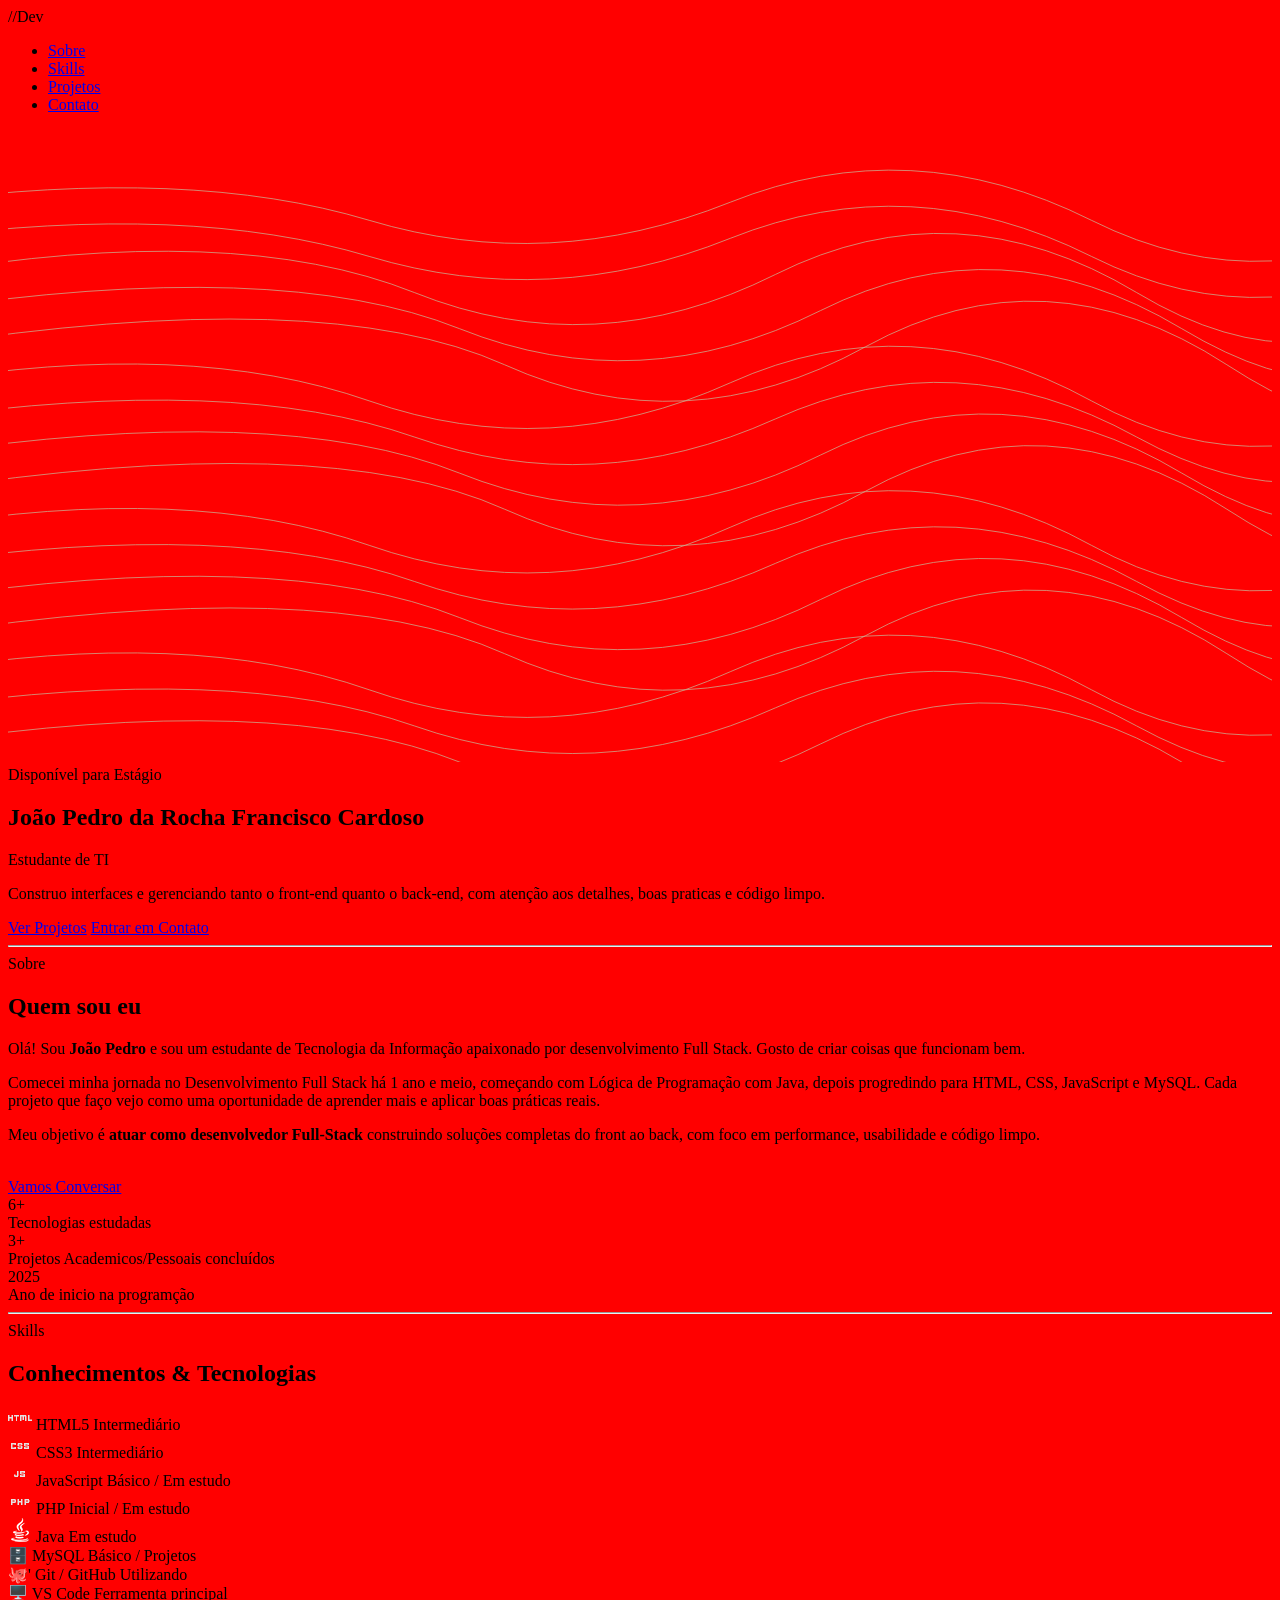
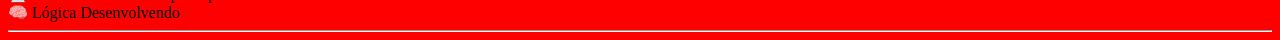
==== PortfolioWeb/index.html @ f1ad66f6 "Adicionando HTML e CSS." ====
<!doctype html>
<html lang="pt-BR">
  <head>
    <meta charset="UTF-8" />
    <meta name="viewport" content="width=device-width, initial-scale=1.0" />
    <title>Portfolio - Dev</title>
    <link rel="stylesheet" href="css/style.css" />
  </head>
  <body>
    <div class="cursor" id="cursor"></div>
    <div class="cursor-ring" id="cursor-ring"></div>

    <div id="progress-bar"></div>

    <header id="header">
      <div class="logo"><span>//</span>Dev</div>

      <nav id="nav">
        <ul>
          <li><a href="#sobre">Sobre</a></li>
          <li><a href="#conhecimento">Skills</a></li>
          <li><a href="#projetos">Projetos</a></li>
          <li><a href="#contato">Contato</a></li>
        </ul>
      </nav>

      <div class="hamburger" id="hamburger" aria-label="Menu">
        <span></span>
        <span></span>
        <span></span>
      </div>
    </header>

    <section id="hero">
      <div class="hero-lines" aria-hidden="true">
        <svg
          viewBox="0 0 1400 700"
          preserveAspectRatio="xMidYMid slice"
          xmlns="http://www.w3.org/2000/svg"
        >
          <g stroke="#c8b89a" stroke-width="0.8" fill="none">
            <path d="M-100,80 Q200,40 400,100 T800,80 T1200,100 T1600,80" />
            <path d="M-100,120 Q200,80 400,140 T800,120 T1200,140 T1600,120" />
            <path d="M-100,160 Q250,100 450,180 T850,160 T1250,180 T1600,160" />
            <path d="M-100,200 Q300,140 500,220 T900,200 T1300,220 T1600,200" />
            <path d="M-100,240 Q350,170 550,260 T950,240 T1350,260 T1600,240" />
            <path d="M-100,280 Q200,230 400,300 T800,280 T1200,300 T1600,280" />
            <path d="M-100,320 Q250,270 450,340 T850,320 T1250,340 T1600,320" />
            <path d="M-100,360 Q300,300 500,380 T900,360 T1300,380 T1600,360" />
            <path d="M-100,400 Q350,330 550,420 T950,400 T1350,420 T1600,400" />
            <path d="M-100,440 Q200,390 400,460 T800,440 T1200,460 T1600,440" />
            <path d="M-100,480 Q250,430 450,500 T850,480 T1250,500 T1600,480" />
            <path d="M-100,520 Q300,460 500,540 T900,520 T1300,540 T1600,520" />
            <path d="M-100,560 Q350,490 550,580 T950,560 T1350,580 T1600,560" />
            <path d="M-100,600 Q200,550 400,620 T800,600 T1200,620 T1600,600" />
            <path d="M-100,640 Q250,590 450,660 T850,640 T1250,660 T1600,640" />
            <path d="M-100,680 Q300,620 500,700 T900,680 T1300,700 T1600,680" />
          </g>
        </svg>
      </div>

      <div class="hero-content">
        <div class="hero-tag">Disponível para Estágio</div>
        <h1 class="hero-name">João Pedro da Rocha Francisco Cardoso</h1>
        <p class="hero-title">Estudante de TI</p>
        <p class="hero-desc">
          Construo interfaces e gerenciando tanto o front-end quanto o back-end,
          com atenção aos detalhes, boas praticas e código limpo.
        </p>
      </div>
      <div class="hero-cta">
        <a href="#projetos" class="btn"><span>Ver Projetos</span></a>
        <a href="#contato" class="btn btn-outline"
          ><span>Entrar em Contato</span></a
        >
      </div>
    </section>

    <hr class="divider" />

    <section id="sobre">
      <div class="section-label" data-num="01">Sobre</div>
      <h2 class="section-title">Quem sou eu</h2>

      <div class="sobre-grind reveal">
        <div class="sobre-text">
          <p>
            Olá! Sou <strong>João Pedro</strong> e sou um estudante de
            Tecnologia da Informação apaixonado por desenvolvimento Full Stack.
            Gosto de criar coisas que funcionam bem.
          </p>
          <p>
            Comecei minha jornada no Desenvolvimento Full Stack há 1 ano e meio,
            começando com Lógica de Programação com Java, depois progredindo
            para HTML, CSS, JavaScript e MySQL. Cada projeto que faço vejo como
            uma oportunidade de aprender mais e aplicar boas práticas reais.
          </p>
          <p>
            Meu objetivo é
            <strong> atuar como desenvolvedor Full-Stack</strong> construindo
            soluções completas do front ao back, com foco em performance,
            usabilidade e código limpo.
          </p>
          <br />
          <a href="#contato" class="btn btn-outline"
            ><span>Vamos Conversar</span></a
          >
        </div>

        <div class="sobre-stats">
          <div class="stat-item">
            <div class="stat-num">6<span>+ </span></div>
            <div class="stat-label">Tecnologias estudadas</div>
          </div>
          <div class="stat-item">
            <div class="stat-num">3<span>+ </span></div>
            <div class="stat-label">
              Projetos Academicos/Pessoais concluídos
            </div>
          </div>
          <div class="stat-item">
            <div class="stat-num">20<span>25</span></div>
            <div class="stat-label">Ano de inicio na programção</div>
          </div>
        </div>
      </div>
    </section>

    <hr class="divider" />

    <section id="conhecimentos">
      <div class="section-label" data-num="02">Skills</div>
      <h2 class="section-title">Conhecimentos &amp; Tecnologias</h2>

      <div class="skills-grid reveal">
        <div class="skill-card">
          <span class="skill-icon"><img src="img/html_24dp_E3E3E3_FILL0_wght400_GRAD0_opsz24.png" alt="HTML"></span>
          <span class="skill-name">HTML5</span>
          <span class="skill-level">Intermediário</span>
        </div>
        <div class="skill-card">
          <span class="skill-icon"><img src="img/css_24dp_E3E3E3_FILL0_wght400_GRAD0_opsz24.png" alt="CSS"></span>
          <span class="skill-name">CSS3</span>
          <span class="skill-level">Intermediário</span>
        </div>
        <div class="skill-card">
          <span class="skill-icon"><img src="img/javascript_24dp_E3E3E3_FILL0_wght400_GRAD0_opsz24.png" alt="JavaScript"></span>
          <span class="skill-name">JavaScript</span>
          <span class="skill-level">Básico / Em estudo</span>
        </div>
        <div class="skill-card">
          <span class="skill-icon"><img src="img/php_24dp_E3E3E3_FILL0_wght400_GRAD0_opsz24.png" alt="PHP"></span>
          <span class="skill-name">PHP</span>
          <span class="skill-level">Inicial / Em estudo</span>
        </div>
        <div class="skill-card">
          <span class="skill-icon"><img src="img/Java (4).png" alt="Java"></span>
          <span class="skill-name">Java</span>
          <span class="skill-level">Em estudo</span>
        </div>
        <div class="skill-card">
          <span class="skill-icon">🗄️</span>
          <span class="skill-name">MySQL</span>
          <span class="skill-level">Básico / Projetos</span>
        </div>
        <div class="skill-card">
          <span class="skill-icon">🐙'</span>
          <span class="skill-name">Git / GitHub</span>
          <span class="skill-level">Utilizando</span>
        </div>
        <div class="skill-card">
          <span class="skill-icon">🖥️</span>
          <span class="skill-name">VS Code</span>
          <span class="skill-level">Ferramenta principal</span>
        </div>
        <div class="skill-card">
          <span class="skill-icon">🧠</span>
          <span class="skill-name">Lógica</span>
          <span class="skill-level">Desenvolvendo</span>
        </div>
      </div>
    </section>

    <hr class="divider" />
  </body>
</html>
---- PortfolioWeb/css/style.css ----
body {
  background-color: rgb(255, 0, 0);
}
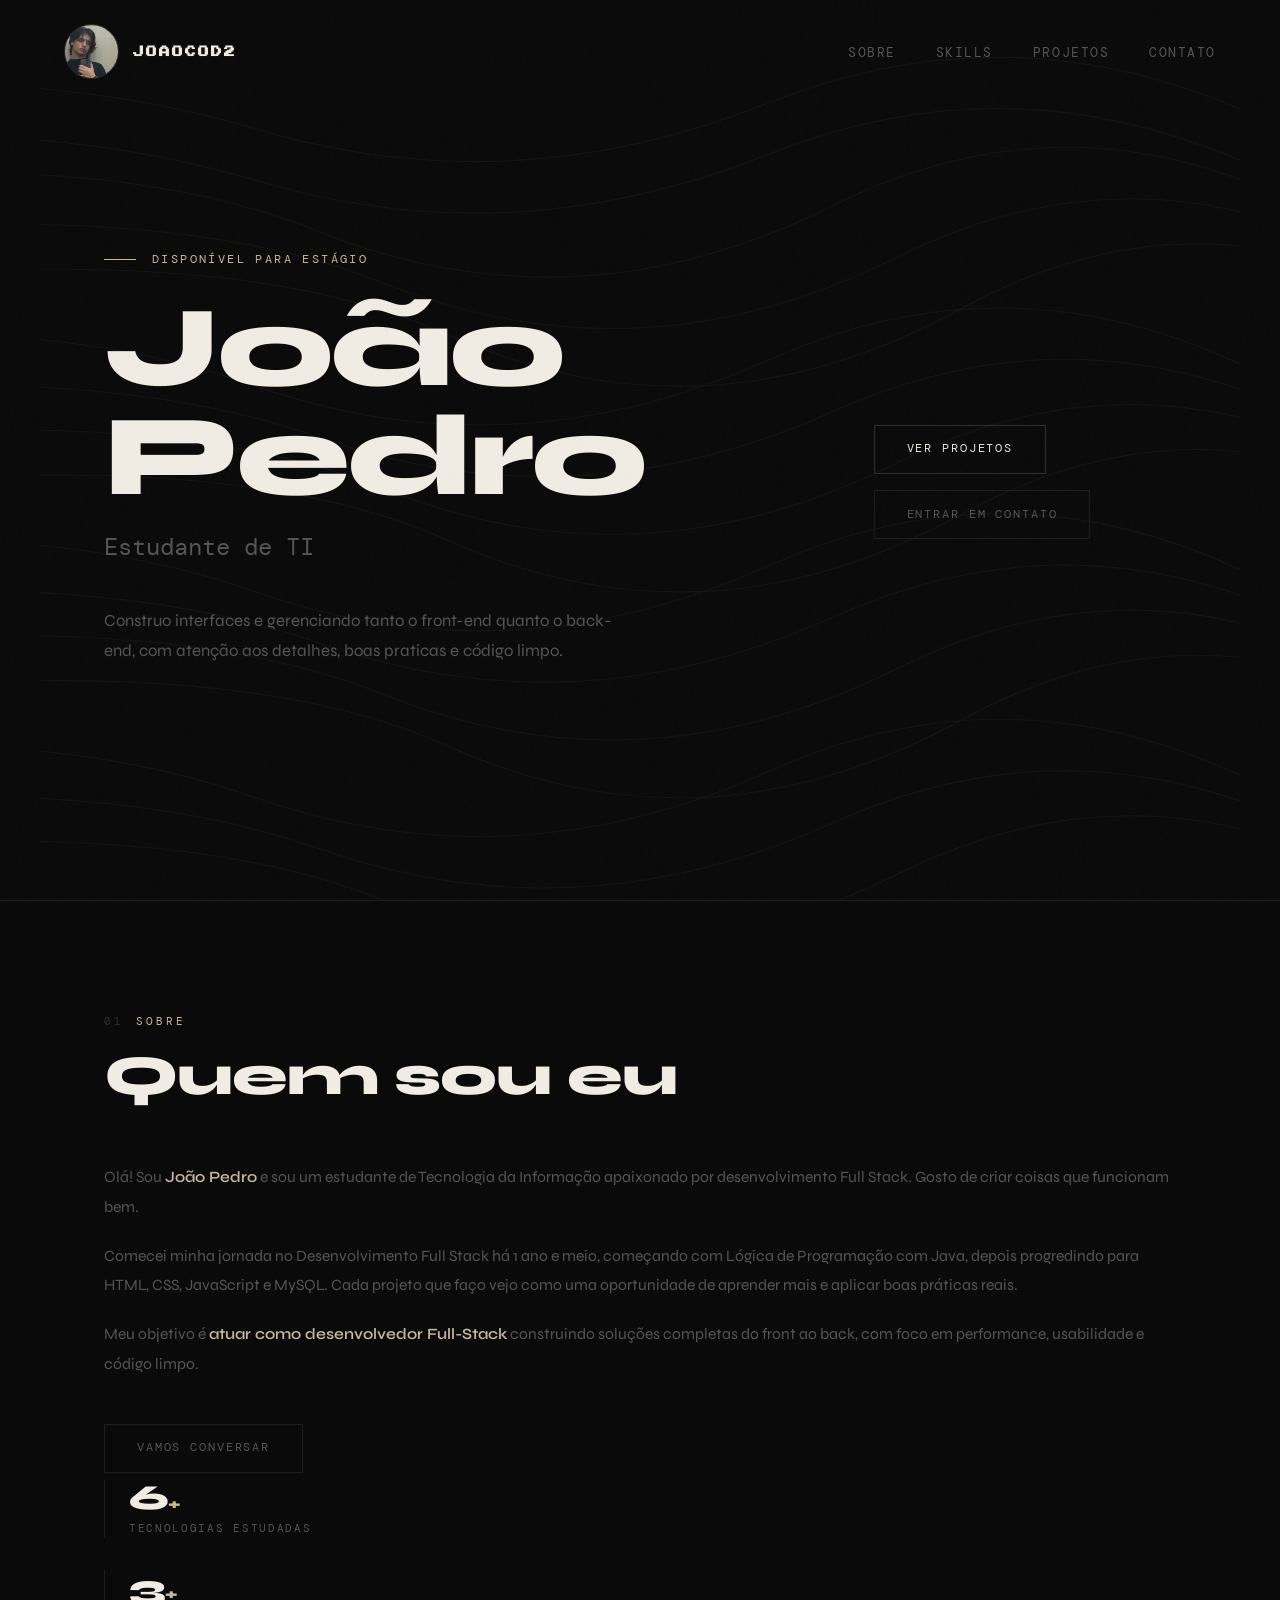
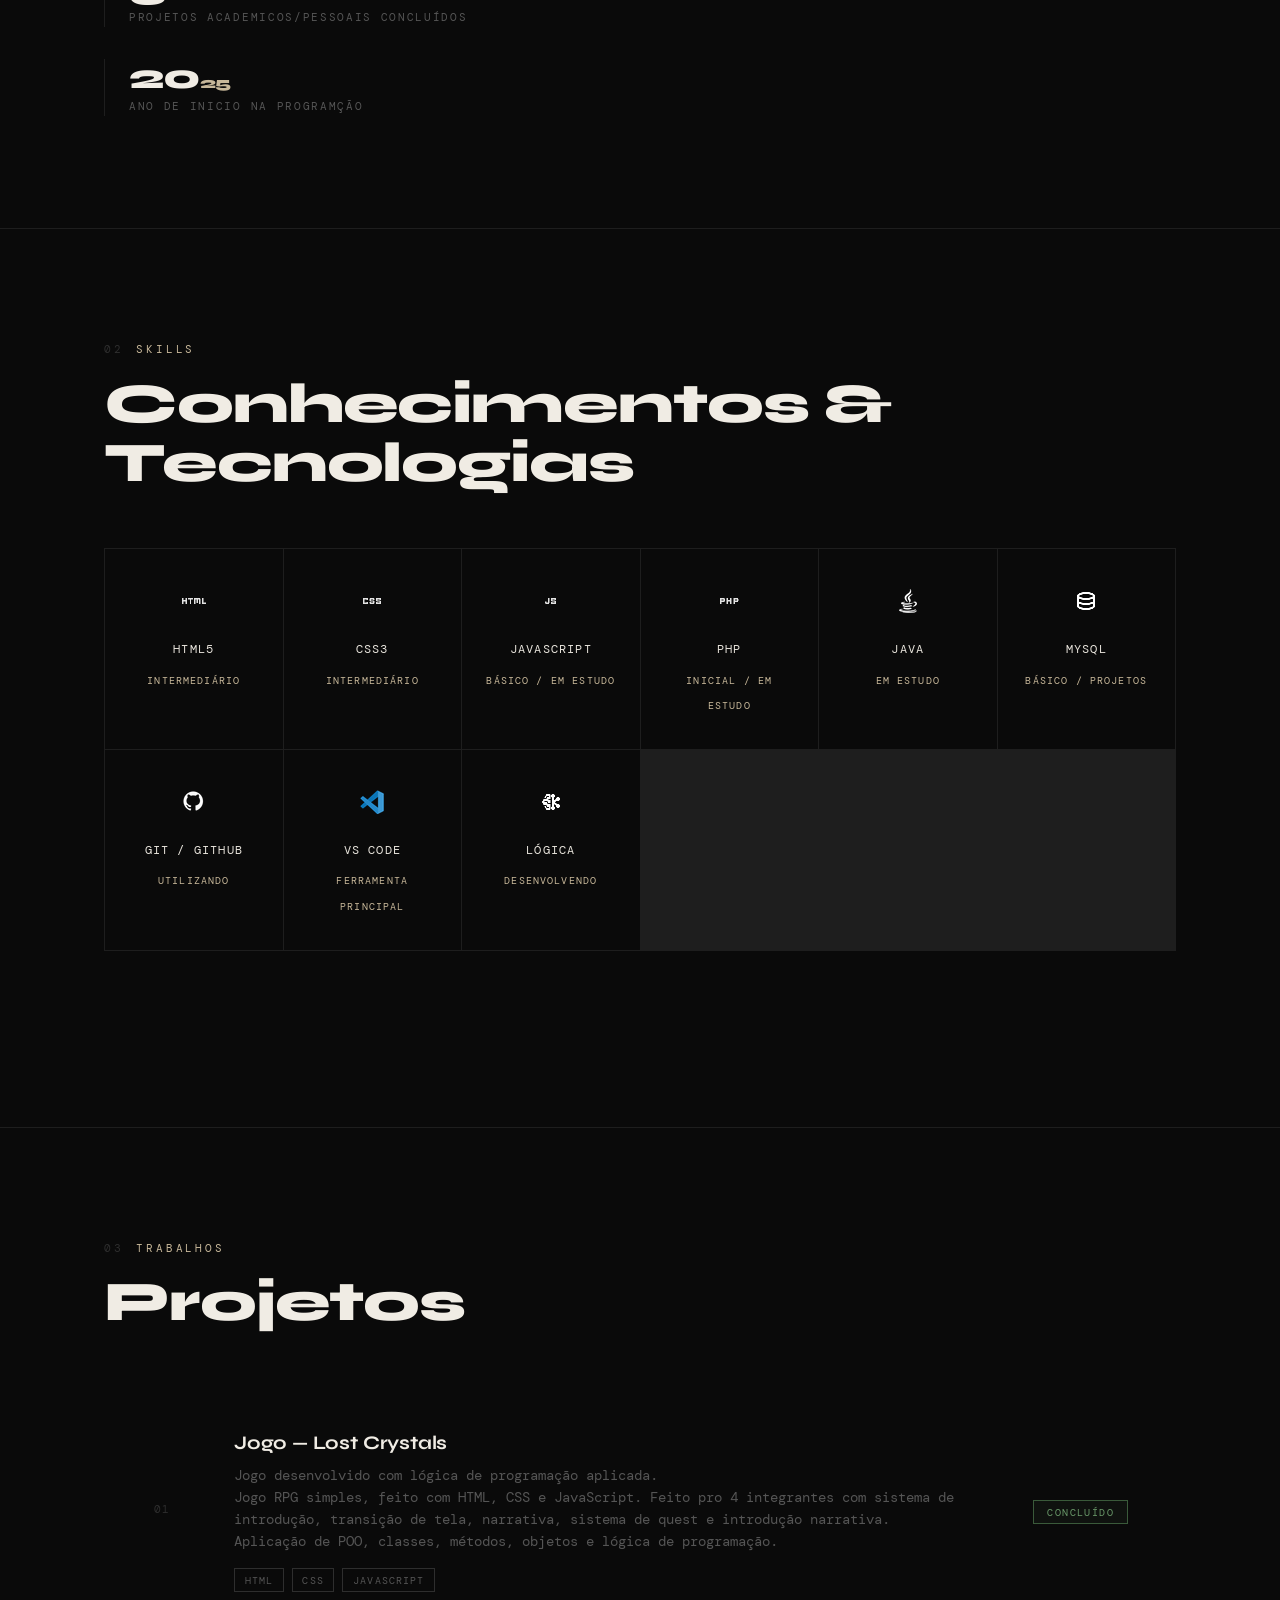
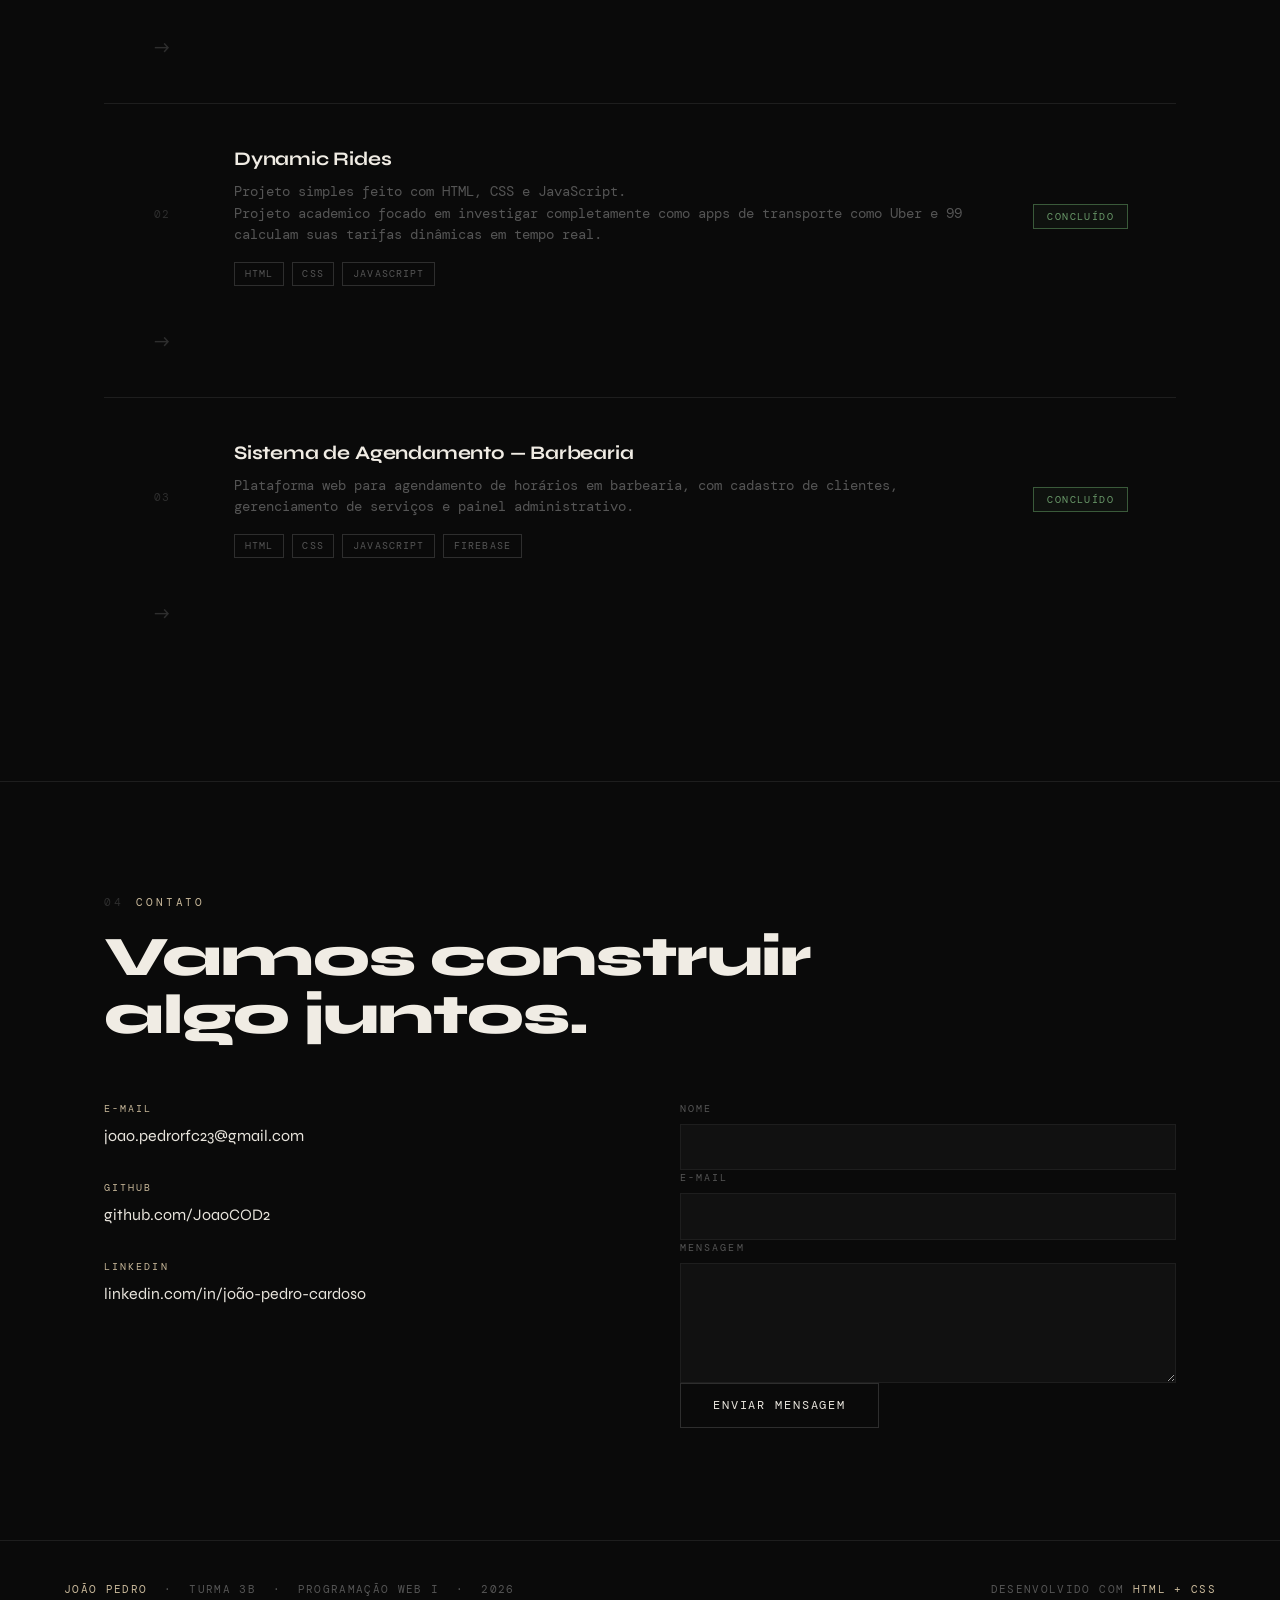
==== commit 9c00d15c: "Finalização do projeto. Co-authored-by: Copilot <copilot@github.com>" ====
--- a/PortfolioWeb/index.html
+++ b/PortfolioWeb/index.html
@@ -1,186 +1,413 @@
 <!doctype html>
 <html lang="pt-BR">
-  <head>
-    <meta charset="UTF-8" />
-    <meta name="viewport" content="width=device-width, initial-scale=1.0" />
-    <title>Portfolio - Dev</title>
-    <link rel="stylesheet" href="css/style.css" />
-  </head>
-  <body>
-    <div class="cursor" id="cursor"></div>
-    <div class="cursor-ring" id="cursor-ring"></div>
-
-    <div id="progress-bar"></div>
-
-    <header id="header">
-      <div class="logo"><span>//</span>Dev</div>
-
-      <nav id="nav">
-        <ul>
-          <li><a href="#sobre">Sobre</a></li>
-          <li><a href="#conhecimento">Skills</a></li>
-          <li><a href="#projetos">Projetos</a></li>
-          <li><a href="#contato">Contato</a></li>
-        </ul>
-      </nav>
-
-      <div class="hamburger" id="hamburger" aria-label="Menu">
-        <span></span>
-        <span></span>
-        <span></span>
-      </div>
-    </header>
-
-    <section id="hero">
-      <div class="hero-lines" aria-hidden="true">
-        <svg
-          viewBox="0 0 1400 700"
-          preserveAspectRatio="xMidYMid slice"
-          xmlns="http://www.w3.org/2000/svg"
-        >
-          <g stroke="#c8b89a" stroke-width="0.8" fill="none">
-            <path d="M-100,80 Q200,40 400,100 T800,80 T1200,100 T1600,80" />
-            <path d="M-100,120 Q200,80 400,140 T800,120 T1200,140 T1600,120" />
-            <path d="M-100,160 Q250,100 450,180 T850,160 T1250,180 T1600,160" />
-            <path d="M-100,200 Q300,140 500,220 T900,200 T1300,220 T1600,200" />
-            <path d="M-100,240 Q350,170 550,260 T950,240 T1350,260 T1600,240" />
-            <path d="M-100,280 Q200,230 400,300 T800,280 T1200,300 T1600,280" />
-            <path d="M-100,320 Q250,270 450,340 T850,320 T1250,340 T1600,320" />
-            <path d="M-100,360 Q300,300 500,380 T900,360 T1300,380 T1600,360" />
-            <path d="M-100,400 Q350,330 550,420 T950,400 T1350,420 T1600,400" />
-            <path d="M-100,440 Q200,390 400,460 T800,440 T1200,460 T1600,440" />
-            <path d="M-100,480 Q250,430 450,500 T850,480 T1250,500 T1600,480" />
-            <path d="M-100,520 Q300,460 500,540 T900,520 T1300,540 T1600,520" />
-            <path d="M-100,560 Q350,490 550,580 T950,560 T1350,580 T1600,560" />
-            <path d="M-100,600 Q200,550 400,620 T800,600 T1200,620 T1600,600" />
-            <path d="M-100,640 Q250,590 450,660 T850,640 T1250,660 T1600,640" />
-            <path d="M-100,680 Q300,620 500,700 T900,680 T1300,700 T1600,680" />
-          </g>
-        </svg>
-      </div>
-
-      <div class="hero-content">
-        <div class="hero-tag">Disponível para Estágio</div>
-        <h1 class="hero-name">João Pedro da Rocha Francisco Cardoso</h1>
-        <p class="hero-title">Estudante de TI</p>
-        <p class="hero-desc">
-          Construo interfaces e gerenciando tanto o front-end quanto o back-end,
-          com atenção aos detalhes, boas praticas e código limpo.
+
+<head>
+  <meta charset="UTF-8" />
+  <meta name="viewport" content="width=device-width, initial-scale=1.0" />
+  <title>Portfolio - Dev</title>
+  <link rel="stylesheet" href="css/style.css" />
+</head>
+
+<body>
+  <div id="progress-bar"></div>
+
+  <header id="header">
+    <div class="logo reveal">
+      <img src="img/icone.jpg" alt="Logo João Pedro" class="logo-icon" />
+      <span class="logo-text">JOAOCOD2</span>
+    </div>
+
+    <nav id="nav">
+      <ul>
+        <li><a href="#sobre">Sobre</a></li>
+        <li><a href="#conhecimento">Skills</a></li>
+        <li><a href="#projetos">Projetos</a></li>
+        <li><a href="#contato">Contato</a></li>
+      </ul>
+    </nav>
+
+    <div class="hamburger" id="hamburger" aria-label="Menu">
+      <span></span>
+      <span></span>
+      <span></span>
+    </div>
+  </header>
+
+  <section id="hero">
+    <div class="hero-lines" aria-hidden="true">
+      <svg viewBox="0 0 1400 700" preserveAspectRatio="xMidYMid slice" xmlns="http://www.w3.org/2000/svg">
+        <g stroke="#c8b89a" stroke-width="0.8" fill="none">
+          <path d="M-100,80 Q200,40 400,100 T800,80 T1200,100 T1600,80" />
+          <path d="M-100,120 Q200,80 400,140 T800,120 T1200,140 T1600,120" />
+          <path d="M-100,160 Q250,100 450,180 T850,160 T1250,180 T1600,160" />
+          <path d="M-100,200 Q300,140 500,220 T900,200 T1300,220 T1600,200" />
+          <path d="M-100,240 Q350,170 550,260 T950,240 T1350,260 T1600,240" />
+          <path d="M-100,280 Q200,230 400,300 T800,280 T1200,300 T1600,280" />
+          <path d="M-100,320 Q250,270 450,340 T850,320 T1250,340 T1600,320" />
+          <path d="M-100,360 Q300,300 500,380 T900,360 T1300,380 T1600,360" />
+          <path d="M-100,400 Q350,330 550,420 T950,400 T1350,420 T1600,400" />
+          <path d="M-100,440 Q200,390 400,460 T800,440 T1200,460 T1600,440" />
+          <path d="M-100,480 Q250,430 450,500 T850,480 T1250,500 T1600,480" />
+          <path d="M-100,520 Q300,460 500,540 T900,520 T1300,540 T1600,520" />
+          <path d="M-100,560 Q350,490 550,580 T950,560 T1350,580 T1600,560" />
+          <path d="M-100,600 Q200,550 400,620 T800,600 T1200,620 T1600,600" />
+          <path d="M-100,640 Q250,590 450,660 T850,640 T1250,660 T1600,640" />
+          <path d="M-100,680 Q300,620 500,700 T900,680 T1300,700 T1600,680" />
+        </g>
+      </svg>
+    </div>
+
+    <div class="hero-content">
+      <div class="hero-tag">Disponível para Estágio</div>
+      <h1 class="hero-name">João Pedro</h1>
+      <p class="hero-title">Estudante de TI</p>
+      <p class="hero-desc">
+        Construo interfaces e gerenciando tanto o front-end quanto o back-end,
+        com atenção aos detalhes, boas praticas e código limpo.
+      </p>
+    </div>
+    <div class="hero-cta">
+      <a href="#projetos" class="btn"><span>Ver Projetos</span></a>
+      <a href="#contato" class="btn btn-outline"><span>Entrar em Contato</span></a>
+    </div>
+  </section>
+
+  <hr class="divider" />
+
+  <section id="sobre">
+    <div class="section-label" data-num="01">Sobre</div>
+    <h2 class="section-title">Quem sou eu</h2>
+
+    <div class="sobre-grind reveal">
+      <div class="sobre-text">
+        <p>
+          Olá! Sou <strong>João Pedro</strong> e sou um estudante de
+          Tecnologia da Informação apaixonado por desenvolvimento Full Stack.
+          Gosto de criar coisas que funcionam bem.
         </p>
-      </div>
-      <div class="hero-cta">
-        <a href="#projetos" class="btn"><span>Ver Projetos</span></a>
-        <a href="#contato" class="btn btn-outline"
-          ><span>Entrar em Contato</span></a
-        >
-      </div>
-    </section>
-
-    <hr class="divider" />
-
-    <section id="sobre">
-      <div class="section-label" data-num="01">Sobre</div>
-      <h2 class="section-title">Quem sou eu</h2>
-
-      <div class="sobre-grind reveal">
-        <div class="sobre-text">
-          <p>
-            Olá! Sou <strong>João Pedro</strong> e sou um estudante de
-            Tecnologia da Informação apaixonado por desenvolvimento Full Stack.
-            Gosto de criar coisas que funcionam bem.
+        <p>
+          Comecei minha jornada no Desenvolvimento Full Stack há 1 ano e meio,
+          começando com Lógica de Programação com Java, depois progredindo
+          para HTML, CSS, JavaScript e MySQL. Cada projeto que faço vejo como
+          uma oportunidade de aprender mais e aplicar boas práticas reais.
+        </p>
+        <p>
+          Meu objetivo é
+          <strong> atuar como desenvolvedor Full-Stack</strong> construindo
+          soluções completas do front ao back, com foco em performance,
+          usabilidade e código limpo.
+        </p>
+        <br />
+        <a href="#contato" class="btn btn-outline"><span>Vamos Conversar</span></a>
+      </div>
+
+      <div class="sobre-stats">
+        <div class="stat-item">
+          <div class="stat-num">6<span>+ </span></div>
+          <div class="stat-label">Tecnologias estudadas</div>
+        </div>
+        <div class="stat-item">
+          <div class="stat-num">3<span>+ </span></div>
+          <div class="stat-label">
+            Projetos Academicos/Pessoais concluídos
+          </div>
+        </div>
+        <div class="stat-item">
+          <div class="stat-num">20<span>25</span></div>
+          <div class="stat-label">Ano de inicio na programção</div>
+        </div>
+      </div>
+    </div>
+  </section>
+
+  <hr class="divider" />
+
+  <section id="conhecimento">
+    <div class="section-label" data-num="02">Skills</div>
+    <h2 class="section-title">Conhecimentos &amp; Tecnologias</h2>
+
+    <div class="skills-grid reveal">
+      <div class="skill-card">
+        <span class="skill-icon"><img src="img/html_24dp_E3E3E3_FILL0_wght400_GRAD0_opsz24.png" alt="HTML"></span>
+        <span class="skill-name">HTML5</span>
+        <span class="skill-level">Intermediário</span>
+      </div>
+      <div class="skill-card">
+        <span class="skill-icon"><img src="img/css_24dp_E3E3E3_FILL0_wght400_GRAD0_opsz24.png" alt="CSS"></span>
+        <span class="skill-name">CSS3</span>
+        <span class="skill-level">Intermediário</span>
+      </div>
+      <div class="skill-card">
+        <span class="skill-icon"><img src="img/javascript_24dp_E3E3E3_FILL0_wght400_GRAD0_opsz24.png"
+            alt="JavaScript"></span>
+        <span class="skill-name">JavaScript</span>
+        <span class="skill-level">Básico / Em estudo</span>
+      </div>
+      <div class="skill-card">
+        <span class="skill-icon"><img src="img/php_24dp_E3E3E3_FILL0_wght400_GRAD0_opsz24.png" alt="PHP"></span>
+        <span class="skill-name">PHP</span>
+        <span class="skill-level">Inicial / Em estudo</span>
+      </div>
+      <div class="skill-card">
+        <span class="skill-icon"><img src="img/Java (4).png" alt="Java"></span>
+        <span class="skill-name">Java</span>
+        <span class="skill-level">Em estudo</span>
+      </div>
+      <div class="skill-card">
+        <span class="skill-icon"><img src="img/database_24dp_FFFFFF_FILL0_wght400_GRAD0_opsz24.png"
+            alt="Database"></span>
+        <span class="skill-name">MySQL</span>
+        <span class="skill-level">Básico / Projetos</span>
+      </div>
+      <div class="skill-card">
+        <span class="skill-icon"><img src="img/Design sem nome (1).png" alt="Git"></span>
+        <span class="skill-name">Git / GitHub</span>
+        <span class="skill-level">Utilizando</span>
+      </div>
+      <div class="skill-card">
+        <span class="skill-icon"><img src="img/Design sem nome (2).png" alt="VS Code"></span>
+        <span class="skill-name">VS Code</span>
+        <span class="skill-level">Ferramenta principal</span>
+      </div>
+      <div class="skill-card">
+        <span class="skill-icon"><img src="img/network_intel_node_24dp_FFFFFF_FILL0_wght400_GRAD0_opsz24.png"
+            alt="Lógica"></span>
+        <span class="skill-name">Lógica</span>
+        <span class="skill-level">Desenvolvendo</span>
+      </div>
+    </div>
+  </section>
+
+  <hr class="divider" />
+
+  <section id="projetos">
+    <div class="section-label" data-num="03">Trabalhos</div>
+    <h2 class="section-title">Projetos</h2>
+
+    <div class="projects-list reveal">
+
+      <a href="https://joaocod2.github.io/Jogo/" target="_blank" class="project-card">
+        <span class="project-num">01</span>
+        <div class="project-info">
+          <h3 class="project-title">Jogo — Lost Crystals</h3>
+          <p class="project-desc">
+            Jogo desenvolvido com lógica de programação aplicada. <br />
+            Jogo RPG simples, feito com HTML, CSS e JavaScript. Feito pro 4 integrantes com sistema de introdução,
+            transição de tela, narrativa, sistema de quest e introdução narrativa. <br />
+            Aplicação de POO, classes, métodos, objetos e lógica de programação.
           </p>
-          <p>
-            Comecei minha jornada no Desenvolvimento Full Stack há 1 ano e meio,
-            começando com Lógica de Programação com Java, depois progredindo
-            para HTML, CSS, JavaScript e MySQL. Cada projeto que faço vejo como
-            uma oportunidade de aprender mais e aplicar boas práticas reais.
+          <div class="project-tags">
+            <span class="tag">HTML</span>
+            <span class="tag">CSS</span>
+            <span class="tag">JavaScript</span>
+          </div>
+        </div>
+        <div class="project-status">
+          <span class="status-badge done">Concluído</span>
+        </div>
+        <span class="project-arrow">→</span>
+      </a>
+
+      <a href="https://joaocod2.github.io/DynamicRides/" target="_blank" class="project-card">
+        <span class="project-num">02</span>
+        <div class="project-info">
+          <h3 class="project-title">Dynamic Rides</h3>
+          <p class="project-desc">
+            Projeto simples feito com HTML, CSS e JavaScript. <br />
+            Projeto academico focado em investigar completamente como apps de transporte como Uber e 99 calculam suas
+            tarifas dinâmicas em tempo real.
           </p>
-          <p>
-            Meu objetivo é
-            <strong> atuar como desenvolvedor Full-Stack</strong> construindo
-            soluções completas do front ao back, com foco em performance,
-            usabilidade e código limpo.
+          <div class="project-tags">
+            <span class="tag">HTML</span>
+            <span class="tag">CSS</span>
+            <span class="tag">JavaScript</span>
+          </div>
+        </div>
+        <div class="project-status">
+          <span class="status-badge done">Concluído</span>
+        </div>
+        <span class="project-arrow">→</span>
+      </a>
+
+      <a href="https://barbearia-premium-78b71.web.app/" target="_blank" class="project-card">
+        <span class="project-num">03</span>
+        <div class="project-info">
+          <h3 class="project-title">Sistema de Agendamento — Barbearia</h3>
+          <p class="project-desc">
+            Plataforma web para agendamento de horários em barbearia, com cadastro de clientes,
+            gerenciamento de serviços e painel administrativo.
           </p>
-          <br />
-          <a href="#contato" class="btn btn-outline"
-            ><span>Vamos Conversar</span></a
-          >
-        </div>
-
-        <div class="sobre-stats">
-          <div class="stat-item">
-            <div class="stat-num">6<span>+ </span></div>
-            <div class="stat-label">Tecnologias estudadas</div>
-          </div>
-          <div class="stat-item">
-            <div class="stat-num">3<span>+ </span></div>
-            <div class="stat-label">
-              Projetos Academicos/Pessoais concluídos
-            </div>
-          </div>
-          <div class="stat-item">
-            <div class="stat-num">20<span>25</span></div>
-            <div class="stat-label">Ano de inicio na programção</div>
-          </div>
-        </div>
-      </div>
-    </section>
-
-    <hr class="divider" />
-
-    <section id="conhecimentos">
-      <div class="section-label" data-num="02">Skills</div>
-      <h2 class="section-title">Conhecimentos &amp; Tecnologias</h2>
-
-      <div class="skills-grid reveal">
-        <div class="skill-card">
-          <span class="skill-icon"><img src="img/html_24dp_E3E3E3_FILL0_wght400_GRAD0_opsz24.png" alt="HTML"></span>
-          <span class="skill-name">HTML5</span>
-          <span class="skill-level">Intermediário</span>
-        </div>
-        <div class="skill-card">
-          <span class="skill-icon"><img src="img/css_24dp_E3E3E3_FILL0_wght400_GRAD0_opsz24.png" alt="CSS"></span>
-          <span class="skill-name">CSS3</span>
-          <span class="skill-level">Intermediário</span>
-        </div>
-        <div class="skill-card">
-          <span class="skill-icon"><img src="img/javascript_24dp_E3E3E3_FILL0_wght400_GRAD0_opsz24.png" alt="JavaScript"></span>
-          <span class="skill-name">JavaScript</span>
-          <span class="skill-level">Básico / Em estudo</span>
-        </div>
-        <div class="skill-card">
-          <span class="skill-icon"><img src="img/php_24dp_E3E3E3_FILL0_wght400_GRAD0_opsz24.png" alt="PHP"></span>
-          <span class="skill-name">PHP</span>
-          <span class="skill-level">Inicial / Em estudo</span>
-        </div>
-        <div class="skill-card">
-          <span class="skill-icon"><img src="img/Java (4).png" alt="Java"></span>
-          <span class="skill-name">Java</span>
-          <span class="skill-level">Em estudo</span>
-        </div>
-        <div class="skill-card">
-          <span class="skill-icon">🗄️</span>
-          <span class="skill-name">MySQL</span>
-          <span class="skill-level">Básico / Projetos</span>
-        </div>
-        <div class="skill-card">
-          <span class="skill-icon">🐙'</span>
-          <span class="skill-name">Git / GitHub</span>
-          <span class="skill-level">Utilizando</span>
-        </div>
-        <div class="skill-card">
-          <span class="skill-icon">🖥️</span>
-          <span class="skill-name">VS Code</span>
-          <span class="skill-level">Ferramenta principal</span>
-        </div>
-        <div class="skill-card">
-          <span class="skill-icon">🧠</span>
-          <span class="skill-name">Lógica</span>
-          <span class="skill-level">Desenvolvendo</span>
-        </div>
-      </div>
-    </section>
-
-    <hr class="divider" />
-  </body>
-</html>
+          <div class="project-tags">
+            <span class="tag">HTML</span>
+            <span class="tag">CSS</span>
+            <span class="tag">JavaScript</span>
+            <span class="tag">Firebase</span>
+          </div>
+        </div>
+        <div class="project-status">
+          <span class="status-badge done">Concluído</span>
+        </div>
+        <span class="project-arrow">→</span>
+      </a>
+
+    </div>
+  </section>
+
+  <hr class="divider" />
+
+  <section id="contato">
+    <div class="section-label" data-num="04">Contato</div>
+    <h2 class="section-title">Vamos construir<br>algo juntos.</h2>
+
+    <div class="contact-grid reveal">
+
+      <div class="contact-info">
+        <div class="contact-item">
+          <span class="contact-item-label">E-mail</span>
+          <span class="contact-item-value">
+            <a href="mailto:joao.pedrorfc23@gmail.com">joao.pedrorfc23@gmail.com</a>
+          </span>
+        </div>
+        <div class="contact-item">
+          <span class="contact-item-label">GitHub</span>
+          <span class="contact-item-value">
+            <a href="https://github.com/JoaoCOD2" target="_blank" rel="noopener">github.com/JoaoCOD2</a>
+          </span>
+        </div>
+        <div class="contact-item">
+          <span class="contact-item-label">LinkedIn</span>
+          <span class="contact-item-value">
+            <a href="https://www.linkedin.com/in/jo%C3%A3o-pedro-cardoso-a6bbb4368/" target="_blank"
+              rel="noopener">linkedin.com/in/joão-pedro-cardoso</a>
+          </span>
+        </div>
+      </div>
+    <!-- Form Spree é um site que permite criar formulários de contato sem precisar de backend-->
+      <div class="contact-form">
+        <form id="contactForm">
+          <div class="form-group">
+            <label for="name">Nome</label>
+            <input type="text" id="name" name="name" required>
+          </div>
+          <div class="form-group">
+            <label for="email">E-mail</label>
+            <input type="email" id="email" name="email" required>
+          </div>
+          <div class="form-group">
+            <label for="message">Mensagem</label>
+            <textarea id="message" name="message" required></textarea>
+          </div>
+          <button type="submit" class="btn"><span>Enviar Mensagem</span></button>
+        </form>
+        <div id="formMessage" style="margin-top: 1rem; display: none;"></div>
+      </div>
+
+    </div>
+  </section>
+
+  <footer>
+    <p class="footer-text">
+      <span class="footer-accent">João Pedro</span> &nbsp;·&nbsp;
+      Turma 3B &nbsp;·&nbsp;
+      Programação Web I &nbsp;·&nbsp;
+      2026
+    </p>
+    <p class="footer-text">
+      Desenvolvido com <span class="footer-accent">HTML + CSS</span>
+    </p>
+  </footer>
+  <script>
+    // ── Header scroll
+    const header = document.getElementById('header');
+    window.addEventListener('scroll', () => {
+      header.classList.toggle('scrolled', window.scrollY > 40);
+    });
+
+    
+    // ── Scroll reveal
+    const reveals = document.querySelectorAll('.reveal');
+    const observer = new IntersectionObserver((entries) => {
+      entries.forEach(entry => {
+        if (entry.isIntersecting) {
+          entry.target.classList.add('visible');
+          observer.unobserve(entry.target);
+        }
+      });
+    }, { threshold: 0.1 });
+
+    reveals.forEach(el => observer.observe(el));
+
+    // ── Hamburger
+    const hamburger = document.getElementById('hamburger');
+    const nav = document.getElementById('nav');
+
+    hamburger.addEventListener('click', () => {
+      hamburger.classList.toggle('open');
+      nav.classList.toggle('open');
+    });
+
+    nav.querySelectorAll('a').forEach(link => {
+      link.addEventListener('click', () => {
+        hamburger.classList.remove('open');
+        nav.classList.remove('open');
+      });
+    });
+
+    // ── Formulário de contato (com AJAX para não sair da página)
+    const contactForm = document.getElementById('contactForm');
+    const formMessage = document.getElementById('formMessage');
+
+    contactForm.addEventListener('submit', async (e) => {
+      e.preventDefault();
+      
+      const formData = new FormData(contactForm);
+      const data = Object.fromEntries(formData);
+      
+      // Validação básica
+      if (!data.name || !data.email || !data.message) {
+        showMessage('Por favor, preencha todos os campos.', 'error');
+        return;
+      }
+      
+      // Validação de email mais forte (formato)
+      const emailRegex = /^[a-zA-Z0-9._%+-]+@[a-zA-Z0-9.-]+\.[a-zA-Z]{2,}$/;
+      if (!emailRegex.test(data.email)) {
+        showMessage('Por favor, insira um e-mail válido (ex.: nome@dominio.com).', 'error');
+        return;
+      }
+      
+      // Envio para Formspree via AJAX
+      try {
+        const response = await fetch('https://formspree.io/f/meevnkoe', {
+          method: 'POST',
+          headers: {
+            'Content-Type': 'application/json'
+          },
+          body: JSON.stringify(data)
+        });
+        
+        if (response.ok) {
+          showMessage('Mensagem enviada com sucesso! Obrigado pelo contato.', 'success');
+          contactForm.reset();
+        } else {
+          showMessage('Erro ao enviar mensagem. Tente novamente.', 'error');
+        }
+      } catch (error) {
+        showMessage('Erro de conexão. Verifique sua internet.', 'error');
+      }
+    });
+
+    function showMessage(text, type) {
+      formMessage.textContent = text;
+      formMessage.style.display = 'block';
+      formMessage.style.color = type === 'success' ? 'var(--accent)' : '#ff6b6b';
+      formMessage.style.fontFamily = 'var(--font-mono)';
+      formMessage.style.fontSize = '0.8rem';
+      setTimeout(() => {
+        formMessage.style.display = 'none';
+      }, 5000);
+    }
+  </script>
+</body>
+
+</html>
--- a/PortfolioWeb/css/style.css
+++ b/PortfolioWeb/css/style.css
@@ -1,3 +1,897 @@
+@import url('https://fonts.googleapis.com/css2?family=Press+Start+2P&family=Syne:wght@400;600;700;800&family=DM+Mono:ital,wght@0,300;0,400;1,300&display=swap');
+
+*,
+*::before,
+*::after {
+  margin: 0;
+  padding: 0;
+  box-sizing: border-box;
+}
+
+:root {
+  --bg: #0a0a0a;
+  --surface: #111111;
+  --border: #1e1e1e;
+  --border-hi: #2e2e2e;
+  --text: #e8e4dc;
+  --muted: #555;
+  --accent: #c8b89a;
+  --accent2: #7a6a58;
+  --white: #f0ece4;
+  --font-display: 'Syne', sans-serif;
+  --font-mono: 'DM Mono', monospace;
+}
+
+html {
+  scroll-behavior: smooth;
+  scroll-padding-top: 80px;
+}
+
 body {
-  background-color: rgb(255, 0, 0);
-}
+  background-color: var(--bg);
+  color: var(--text);
+  font-family: var(--font-display);
+  line-height: 1.6;
+  overflow-x: hidden;
+  cursor: auto;
+}
+
+
+
+
+
+body::before {
+  content: '';
+  position: fixed;
+  inset: 0;
+  background-image: url("data:image/svg+xml,%3Csvg viewBox='0 0 256 256' xmlns='http://www.w3.org/2000/svg'%3E%3Cfilter id='noise'%3E%3CfeTurbulence type='fractalNoise' baseFrequency='0.9' numOctaves='4' stitchTiles='stitch'/%3E%3C/filter%3E%3Crect width='100%25' height='100%25' filter='url(%23noise)' opacity='0.04'/%3E%3C/svg%3E");
+  pointer-events: none;
+  z-index: 1000;
+  opacity: 0.4;
+}
+
+header {
+  position: fixed;
+  top: 0;
+  left: 0;
+  right: 0;
+  z-index: 900;
+  padding: 1.5rem 4rem;
+  display: flex;
+  align-items: center;
+  justify-content: space-between;
+  border-bottom: 1px solid transparent;
+  transition: border-color 0.4s, background 0.4s;
+}
+
+header.scrolled {
+  background: rgba(10, 10, 10, 0.92);
+  backdrop-filter: blur(12px);
+  border-color: var(--border);
+}
+
+.logo {
+  display: flex;
+  align-items: center;
+  gap: 0.9rem;
+  font-family: var(--font-mono);
+  font-size: 0.95rem;
+  font-weight: 700;
+  letter-spacing: 0.12em;
+  color: var(--white);
+  text-transform: uppercase;
+}
+
+.logo-icon {
+  width: 55px;
+  height: 55px;
+  object-fit: cover;
+  border-radius: 50%;
+  border: 1px solid var(--border-hi);
+}
+
+.logo-text {
+  color: var(--white);
+  font-family: 'Press Start 2P', monospace;
+  font-size: 0.68rem;
+  letter-spacing: 0.18em;
+  text-transform: uppercase;
+  white-space: nowrap;
+  text-shadow: 0 0 1px rgba(255, 255, 255, 0.35);
+}
+
+nav ul {
+  list-style: none;
+  display: flex;
+  gap: 2.5rem;
+}
+
+nav a {
+  color: var(--muted);
+  text-decoration: none;
+  font-size: 0.8rem;
+  letter-spacing: 0.12em;
+  text-transform: uppercase;
+  font-family: var(--font-mono);
+  transition: color 0.3s;
+  position: relative;
+}
+
+nav a::after {
+  content: '';
+  position: absolute;
+  bottom: -4px;
+  left: 0;
+  width: 0;
+  height: 1px;
+  background: var(--accent);
+  transition: width 0.3s ease;
+}
+
+nav a:hover {
+  color: var(--accent);
+}
+
+nav a:hover::after {
+  width: 100%;
+}
+
+
+.hamburger {
+  display: none;
+  flex-direction: column;
+  gap: 5px;
+  cursor: pointer;
+  padding: 4px;
+}
+
+.hamburger span {
+  display: block;
+  width: 24px;
+  height: 1px;
+  background: var(--text);
+  transition: all 0.3s ease;
+}
+
+/* ─── HERO ─── */
+#hero {
+  min-height: 100vh;
+  display: flex;
+  align-items: center;
+  justify-content: center;
+  position: relative;
+  overflow: hidden;
+  padding: 8rem 4rem 4rem;
+}
+
+.hero-lines {
+  position: absolute;
+  inset: 0;
+  overflow: hidden;
+}
+
+.hero-lines svg {
+  width: 100%;
+  height: 100%;
+  opacity: 0.06;
+}
+
+.hero-content {
+  position: relative;
+  z-index: 2;
+  max-width: 900px;
+  text-align: left;
+}
+
+.hero-tag {
+  font-family: var(--font-mono);
+  font-size: 0.75rem;
+  letter-spacing: 0.2em;
+  color: var(--accent);
+  text-transform: uppercase;
+  margin-bottom: 1.5rem;
+  opacity: 0;
+  animation: fadeUp 0.8s ease 0.2s forwards;
+  display: flex;
+  align-items: center;
+  gap: 1rem;
+}
+
+.hero-tag::before {
+  content: '';
+  width: 32px;
+  height: 1px;
+  background: var(--accent);
+}
+
+.hero-name {
+  font-size: clamp(3.5rem, 9vw, 8rem);
+  font-weight: 800;
+  line-height: 0.95;
+  letter-spacing: -0.03em;
+  color: var(--white);
+  margin-bottom: 1rem;
+  opacity: 0;
+  animation: fadeUp 0.8s ease 0.4s forwards;
+}
+
+.hero-name em {
+  font-style: normal;
+  color: transparent;
+  -webkit-text-stroke: 1px var(--accent2);
+}
+
+.hero-title {
+  font-size: clamp(1rem, 2.5vw, 1.5rem);
+  font-weight: 400;
+  color: var(--muted);
+  margin-bottom: 2.5rem;
+  font-family: var(--font-mono);
+  opacity: 0;
+  animation: fadeUp 0.8s ease 0.6s forwards;
+}
+
+.hero-desc {
+  font-size: 1.05rem;
+  color: var(--muted);
+  max-width: 520px;
+  line-height: 1.8;
+  margin-bottom: 3rem;
+  opacity: 0;
+  animation: fadeUp 0.8s ease 0.8s forwards;
+}
+
+.hero-cta {
+  display: flex;
+  gap: 1rem;
+  flex-wrap: wrap;
+  opacity: 0;
+  animation: fadeUp 0.8s ease 1s forwards;
+}
+
+.btn {
+  display: inline-block;
+  padding: 0.85rem 2rem;
+  font-family: var(--font-mono);
+  font-size: 0.78rem;
+  letter-spacing: 0.15em;
+  text-transform: uppercase;
+  text-decoration: none;
+  border: 1px solid var(--border-hi);
+  color: var(--text);
+  background: transparent;
+  transition: all 0.3s ease;
+  cursor: pointer;
+  position: relative;
+  overflow: hidden;
+}
+
+.btn::before {
+  content: '';
+  position: absolute;
+  inset: 0;
+  background: var(--accent);
+  transform: translateX(-100%);
+  transition: transform 0.4s ease;
+  z-index: 0;
+}
+
+.btn:hover::before {
+  transform: translateX(0);
+}
+
+.btn:hover {
+  color: var(--bg);
+  border-color: var(--accent);
+}
+
+.btn span {
+  position: relative;
+  z-index: 1;
+}
+
+.btn-outline {
+  border-color: var(--border);
+  color: var(--muted);
+}
+
+.btn-outline:hover {
+  color: var(--bg);
+}
+
+
+.scroll-indicator {
+  position: absolute;
+  bottom: 3rem;
+  left: 50%;
+  transform: translateX(-50%);
+  display: flex;
+  flex-direction: column;
+  align-items: center;
+  gap: 0.5rem;
+  opacity: 0;
+  animation: fadeIn 1s ease 1.5s forwards;
+}
+
+.scroll-indicator span {
+  font-family: var(--font-mono);
+  font-size: 0.65rem;
+  letter-spacing: 0.15em;
+  color: var(--muted);
+  text-transform: uppercase;
+}
+
+.scroll-line {
+  width: 1px;
+  height: 48px;
+  background: linear-gradient(to bottom, var(--accent), transparent);
+  animation: scrollPulse 2s ease-in-out infinite;
+}
+
+.cursor,
+.cursor-ring {
+  display: none;
+}
+
+section {
+  padding: 7rem 4rem;
+  max-width: 1200px;
+  margin: 0 auto;
+}
+
+.section-label {
+  font-family: var(--font-mono);
+  font-size: 0.7rem;
+  letter-spacing: 0.25em;
+  color: var(--accent);
+  text-transform: uppercase;
+  margin-bottom: 1rem;
+  display: flex;
+  align-items: center;
+  gap: 0.8rem;
+}
+
+.section-label::before {
+  content: attr(data-num);
+  color: var(--border-hi);
+}
+
+.section-title {
+  font-size: clamp(2rem, 5vw, 3.5rem);
+  font-weight: 800;
+  letter-spacing: -0.02em;
+  color: var(--white);
+  margin-bottom: 3.5rem;
+  line-height: 1.05;
+}
+
+hr.divider {
+  border: none;
+  border-top: 1px solid var(--border);
+  margin: 0;
+}
+
+/* ─── SOBRE ─── */
+.sobre-grid {
+  display: grid;
+  grid-template-columns: 1fr 1fr;
+  gap: 5rem;
+  align-items: start;
+}
+
+.sobre-text p {
+  color: var(--muted);
+  line-height: 1.9;
+  margin-bottom: 1.2rem;
+  font-size: 0.98rem;
+}
+
+.sobre-text p strong {
+  color: var(--accent);
+  font-weight: 600;
+}
+
+.sobre-stats {
+  display: flex;
+  flex-direction: column;
+  gap: 2rem;
+}
+
+.stat-item {
+  border-left: 1px solid var(--border);
+  padding-left: 1.5rem;
+}
+
+.stat-num {
+  font-size: 2.2rem;
+  font-weight: 800;
+  color: var(--white);
+  letter-spacing: -0.03em;
+  line-height: 1;
+}
+
+.stat-num span {
+  font-size: 1rem;
+  color: var(--accent);
+}
+
+.stat-label {
+  font-family: var(--font-mono);
+  font-size: 0.7rem;
+  letter-spacing: 0.15em;
+  color: var(--muted);
+  text-transform: uppercase;
+  margin-top: 0.25rem;
+}
+
+/* ─── SKILLS / CONHECIMENTOS ─── */
+.skills-grid {
+  display: grid;
+  grid-template-columns: repeat(auto-fit, minmax(160px, 1fr));
+  gap: 1px;
+  background: var(--border);
+  border: 1px solid var(--border);
+  margin-bottom: 4rem;
+}
+
+.skill-card {
+  background: var(--bg);
+  padding: 2rem 1.5rem;
+  text-align: center;
+  transition: background 0.3s, transform 0.3s;
+  position: relative;
+  overflow: hidden;
+}
+
+.skill-card::before {
+  content: '';
+  position: absolute;
+  bottom: 0;
+  left: 0;
+  right: 0;
+  height: 2px;
+  background: linear-gradient(90deg, transparent, var(--accent), transparent);
+  transform: scaleX(0);
+  transition: transform 0.4s ease;
+}
+
+.skill-card:hover {
+  background: var(--surface);
+}
+
+.skill-card:hover::before {
+  transform: scaleX(1);
+}
+
+.skill-icon {
+  font-size: 1.8rem;
+  margin-bottom: 0.8rem;
+  display: block;
+}
+
+.skill-name {
+  font-family: var(--font-mono);
+  font-size: 0.75rem;
+  letter-spacing: 0.1em;
+  color: var(--text);
+  text-transform: uppercase;
+  display: block;
+  margin-bottom: 0.4rem;
+}
+
+.skill-level {
+  font-family: var(--font-mono);
+  font-size: 0.6rem;
+  color: var(--accent);
+  letter-spacing: 0.12em;
+  text-transform: uppercase;
+}
+
+
+.projects-list {
+  display: flex;
+  flex-direction: column;
+  gap: 1px;
+  background: var(--border);
+}
+
+.project-card {
+  background: var(--bg);
+  padding: 2.5rem 3rem;
+  display: grid;
+  grid-template-columns: auto 1fr auto;
+  align-items: center;
+  gap: 2.5rem;
+  text-decoration: none;
+  transition: background 0.3s;
+  border-left: 2px solid transparent;
+  transition: all 0.3s ease;
+}
+
+.project-card:hover {
+  background: var(--surface);
+  border-left-color: var(--accent);
+}
+
+.project-num {
+  font-family: var(--font-mono);
+  font-size: 0.7rem;
+  color: var(--border-hi);
+  letter-spacing: 0.1em;
+  min-width: 2.5rem;
+}
+
+.project-info {
+  flex: 1;
+}
+
+.project-title {
+  font-size: 1.2rem;
+  font-weight: 700;
+  color: var(--white);
+  margin-bottom: 0.4rem;
+  letter-spacing: -0.01em;
+}
+
+.project-desc {
+  font-size: 0.85rem;
+  color: var(--muted);
+  line-height: 1.6;
+  font-family: var(--font-mono);
+  margin-bottom: 1rem;
+}
+
+.project-tags {
+  display: flex;
+  gap: 0.5rem;
+  flex-wrap: wrap;
+}
+
+.tag {
+  font-family: var(--font-mono);
+  font-size: 0.6rem;
+  letter-spacing: 0.12em;
+  text-transform: uppercase;
+  padding: 0.2rem 0.6rem;
+  border: 1px solid var(--border-hi);
+  color: var(--muted);
+}
+
+.project-status {
+  text-align: right;
+}
+
+.status-badge {
+  font-family: var(--font-mono);
+  font-size: 0.6rem;
+  letter-spacing: 0.15em;
+  text-transform: uppercase;
+  padding: 0.3rem 0.8rem;
+  border: 1px solid;
+}
+
+.status-badge.done {
+  border-color: #3a5a3a;
+  color: #6a9a6a;
+  background: rgba(58, 90, 58, 0.1);
+}
+
+.status-badge.progress {
+  border-color: #5a4a2a;
+  color: #c8a05a;
+  background: rgba(90, 74, 42, 0.1);
+}
+
+.project-arrow {
+  font-size: 1.2rem;
+  color: var(--border-hi);
+  transition: transform 0.3s, color 0.3s;
+}
+
+.project-card:hover .project-arrow {
+  transform: translateX(6px);
+  color: var(--accent);
+}
+
+
+.contact-grid {
+  display: grid;
+  grid-template-columns: 1fr 1fr;
+  gap: 5rem;
+}
+
+.contact-info {
+  display: flex;
+  flex-direction: column;
+  gap: 2rem;
+}
+
+.contact-item {
+  display: flex;
+  flex-direction: column;
+  gap: 0.3rem;
+}
+
+.contact-item-label {
+  font-family: var(--font-mono);
+  font-size: 0.65rem;
+  letter-spacing: 0.2em;
+  color: var(--accent);
+  text-transform: uppercase;
+}
+
+.contact-item-value {
+  font-size: 1rem;
+  color: var(--text);
+}
+
+.contact-item-value a {
+  color: var(--text);
+  text-decoration: none;
+  transition: color 0.3s;
+}
+
+.contact-item-value a:hover {
+  color: var(--accent);
+}
+
+/* Form */
+.contact-form {
+  display: flex;
+  flex-direction: column;
+  gap: 1.5rem;
+}
+
+.form-group {
+  display: flex;
+  flex-direction: column;
+  gap: 0.4rem;
+}
+
+.form-group label {
+  font-family: var(--font-mono);
+  font-size: 0.65rem;
+  letter-spacing: 0.2em;
+  color: var(--muted);
+  text-transform: uppercase;
+}
+
+.form-group input,
+.form-group textarea {
+  background: var(--surface);
+  border: 1px solid var(--border);
+  color: var(--text);
+  padding: 0.85rem 1rem;
+  font-family: var(--font-mono);
+  font-size: 0.85rem;
+  resize: vertical;
+  transition: border-color 0.3s;
+  outline: none;
+}
+
+.form-group input:focus,
+.form-group textarea:focus {
+  border-color: var(--accent2);
+}
+
+.form-group textarea {
+  min-height: 120px;
+}
+
+/* ─── FOOTER ─── */
+footer {
+  border-top: 1px solid var(--border);
+  padding: 2.5rem 4rem;
+  display: flex;
+  justify-content: space-between;
+  align-items: center;
+  flex-wrap: wrap;
+  gap: 1rem;
+}
+
+.footer-text {
+  font-family: var(--font-mono);
+  font-size: 0.7rem;
+  letter-spacing: 0.12em;
+  color: var(--muted);
+  text-transform: uppercase;
+}
+
+.footer-accent {
+  color: var(--accent);
+}
+
+
+@keyframes fadeUp {
+  from {
+    opacity: 0;
+    transform: translateY(24px);
+  }
+
+  to {
+    opacity: 1;
+    transform: translateY(0);
+  }
+}
+
+@keyframes fadeIn {
+  from {
+    opacity: 0;
+  }
+
+  to {
+    opacity: 1;
+  }
+}
+
+@keyframes scrollPulse {
+
+  0%,
+  100% {
+    opacity: 1;
+    transform: scaleY(1);
+  }
+
+  50% {
+    opacity: 0.3;
+    transform: scaleY(0.5);
+  }
+}
+
+.reveal {
+  opacity: 0;
+  transform: translateY(32px);
+  transition: opacity 0.8s ease, transform 0.8s ease;
+}
+
+.reveal.visible {
+  opacity: 1;
+  transform: translateY(0);
+}
+
+
+@media (max-width: 1024px) {
+  header {
+    padding: 1.5rem 2.5rem;
+  }
+
+  section {
+    padding: 5rem 2.5rem;
+  }
+
+  footer {
+    padding: 2rem 2.5rem;
+  }
+
+  .sobre-grid {
+    grid-template-columns: 1fr;
+    gap: 3rem;
+  }
+
+  .contact-grid {
+    grid-template-columns: 1fr;
+    gap: 3rem;
+  }
+
+  .project-card {
+    grid-template-columns: auto 1fr;
+    gap: 1.5rem;
+  }
+
+  .project-status {
+    grid-column: 2;
+  }
+
+  .project-arrow {
+    display: none;
+  }
+}
+
+@media (max-width: 768px) {
+  header {
+    padding: 1.2rem 1.5rem;
+  }
+
+  section {
+    padding: 4rem 1.5rem;
+  }
+
+  footer {
+    padding: 1.8rem 1.5rem;
+    flex-direction: column;
+    text-align: center;
+  }
+
+  nav {
+    display: none;
+    position: fixed;
+    inset: 0;
+    background: var(--bg);
+    flex-direction: column;
+    justify-content: center;
+    align-items: center;
+    gap: 2rem;
+    z-index: 800;
+  }
+
+  nav.open {
+    display: flex;
+  }
+
+  nav ul {
+    flex-direction: column;
+    align-items: center;
+    gap: 2rem;
+  }
+
+  nav a {
+    font-size: 1rem;
+  }
+
+  .hamburger {
+    display: flex;
+    z-index: 901;
+  }
+
+  .hamburger.open span:nth-child(1) {
+    transform: rotate(45deg) translate(4px, 4px);
+  }
+
+  .hamburger.open span:nth-child(2) {
+    opacity: 0;
+  }
+
+  .hamburger.open span:nth-child(3) {
+    transform: rotate(-45deg) translate(4px, -4px);
+  }
+
+  #hero {
+    padding: 6rem 1.5rem 3rem;
+  }
+
+  .hero-cta {
+    flex-direction: column;
+    width: 100%;
+  }
+
+  .btn {
+    text-align: center;
+  }
+
+  .skills-grid {
+    grid-template-columns: repeat(3, 1fr);
+  }
+
+  .project-card {
+    grid-template-columns: 1fr;
+    padding: 2rem 1.5rem;
+    gap: 1rem;
+  }
+
+  .project-num {
+    display: none;
+  }
+
+  .project-status {
+    grid-column: 1;
+  }
+
+  body {
+    cursor: auto;
+  }
+
+  .cursor,
+  .cursor-ring {
+    display: none;
+  }
+}
+
+@media (max-width: 480px) {
+  .skills-grid {
+    grid-template-columns: repeat(2, 1fr);
+  }
+
+  .hero-name {
+    font-size: clamp(2.8rem, 13vw, 5rem);
+  }
+}
